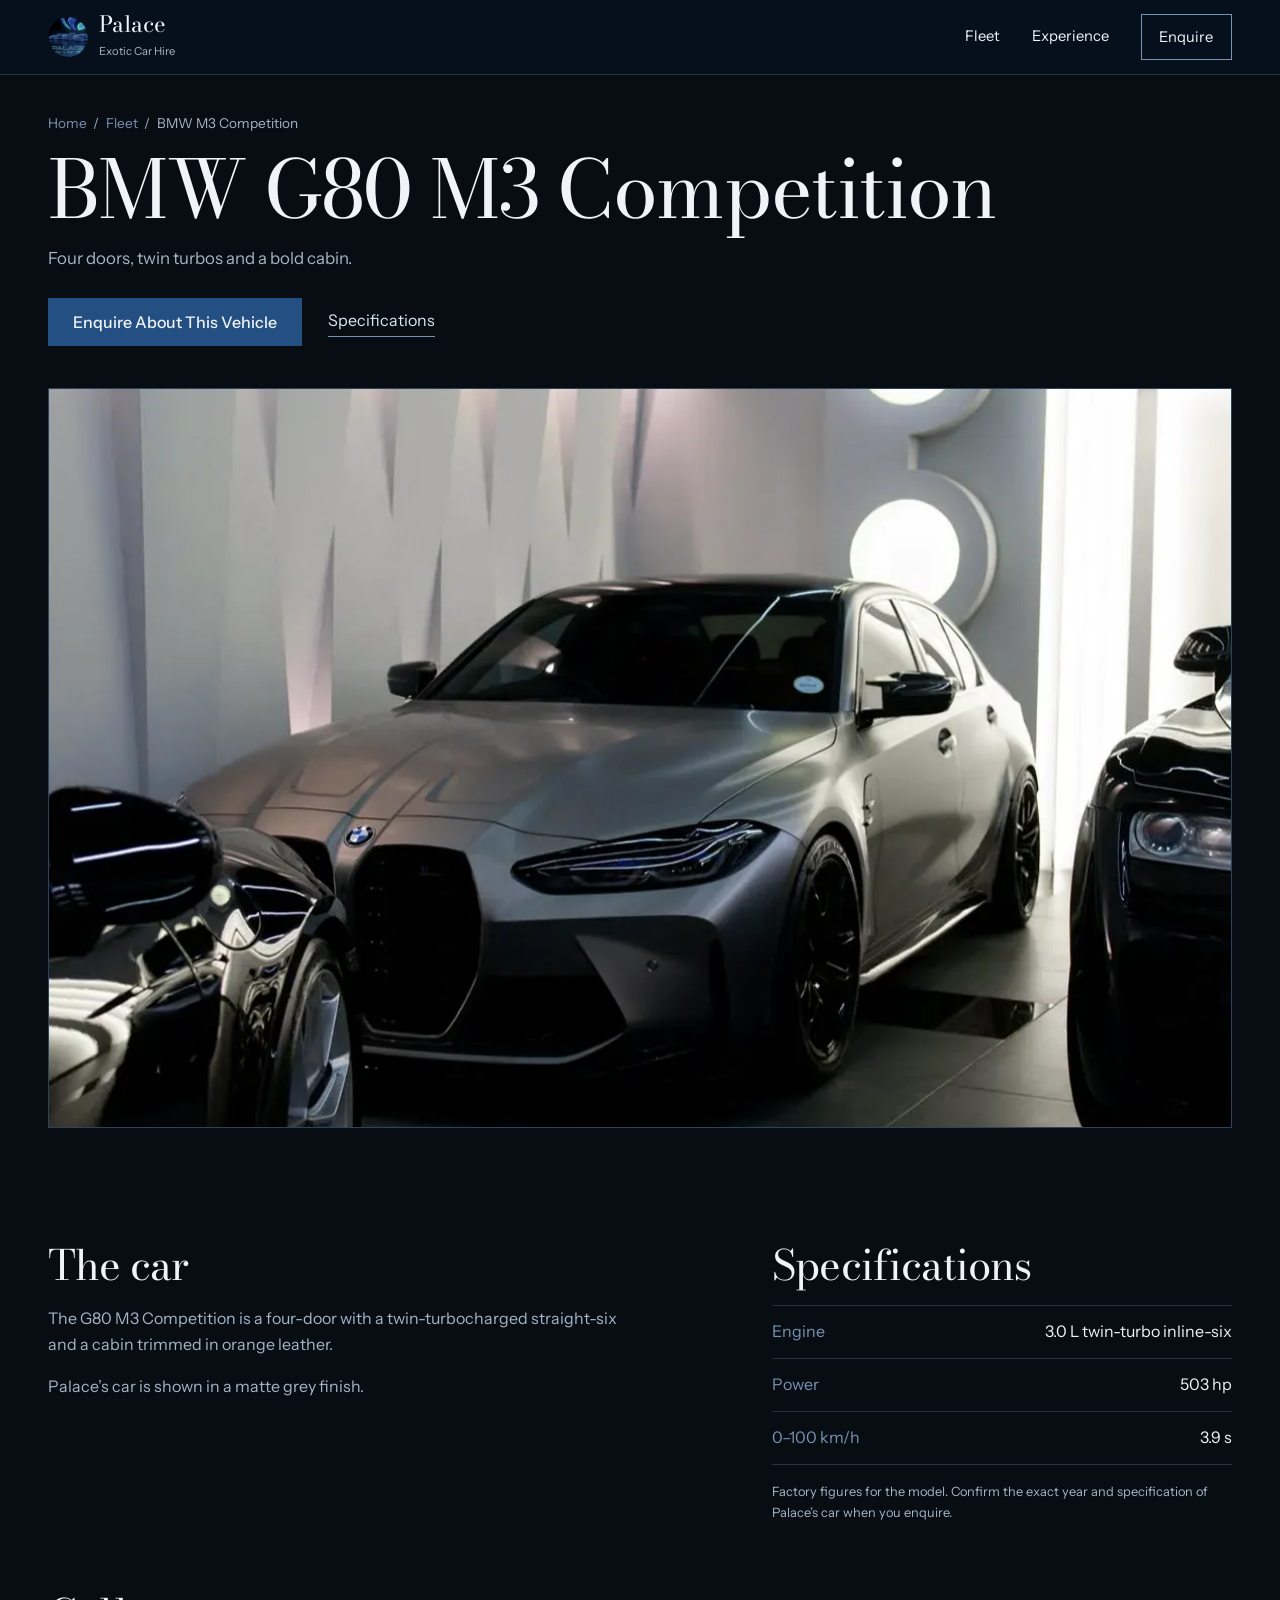
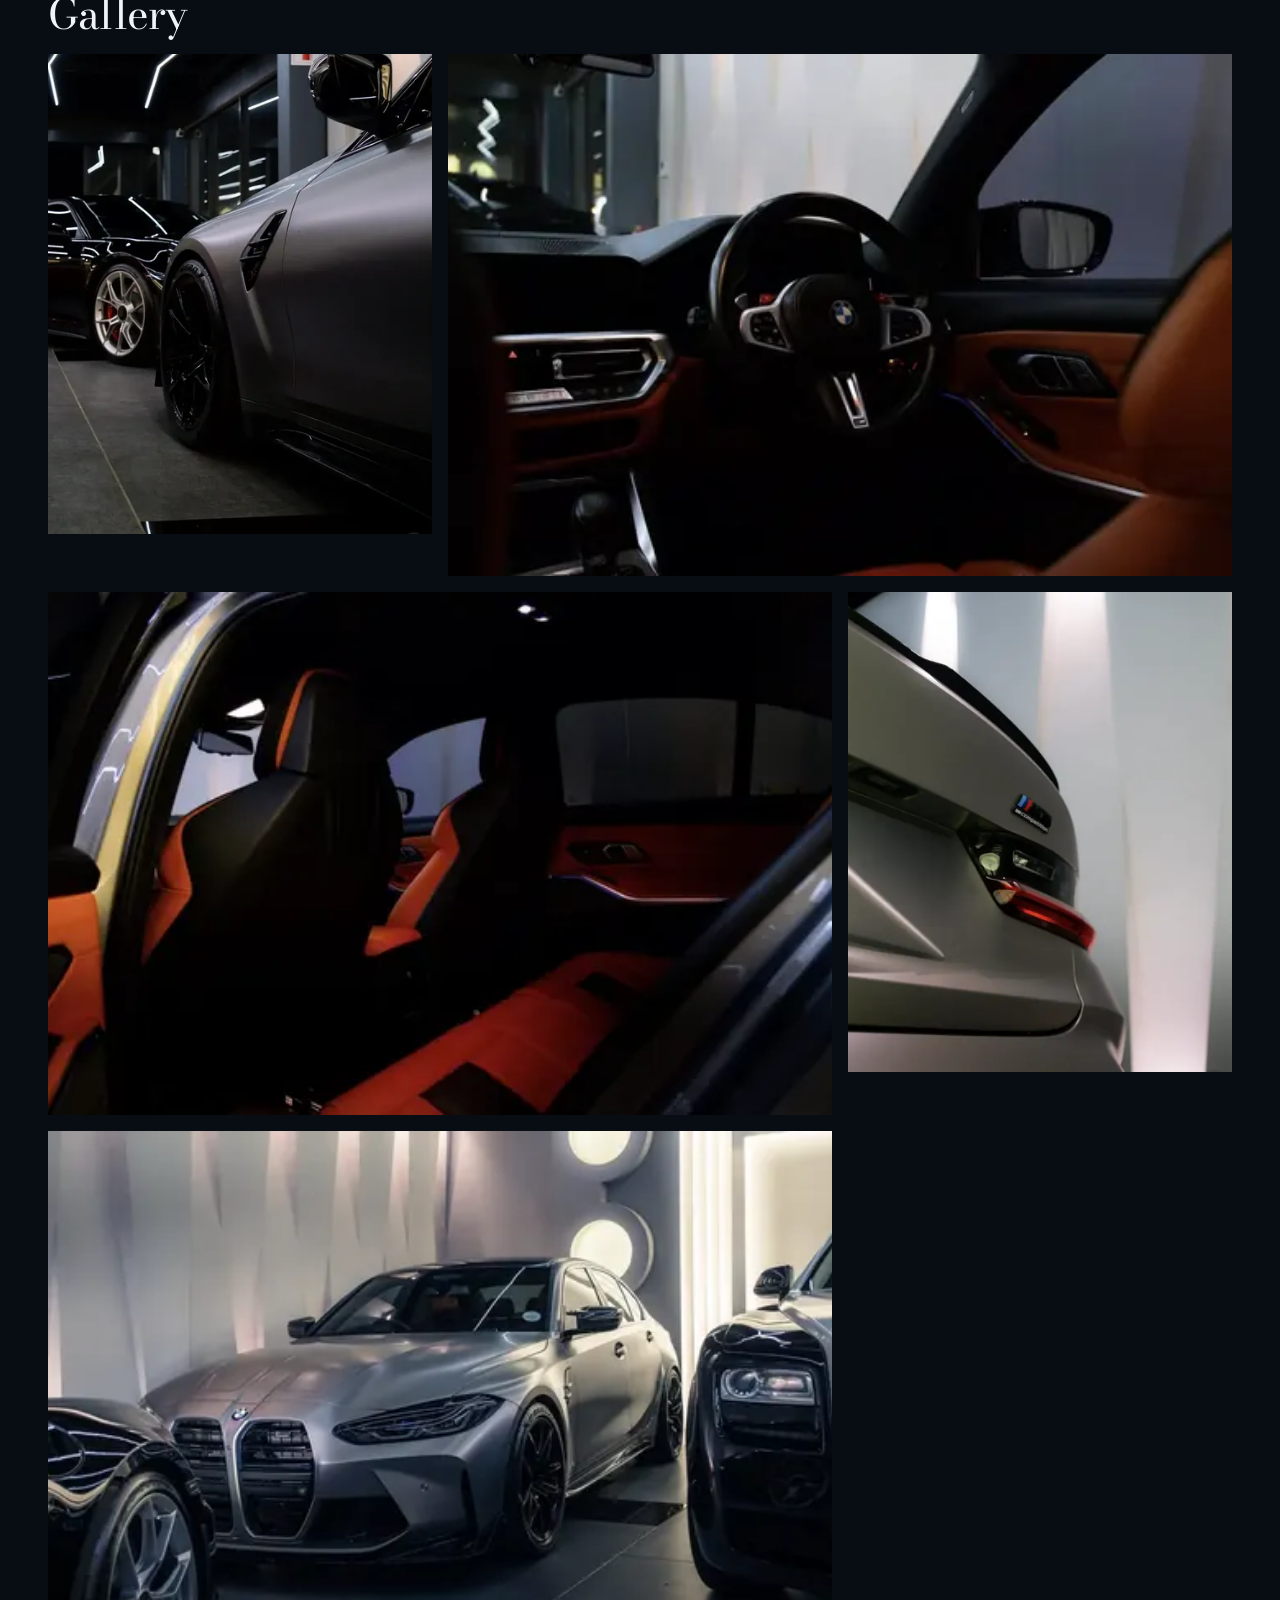
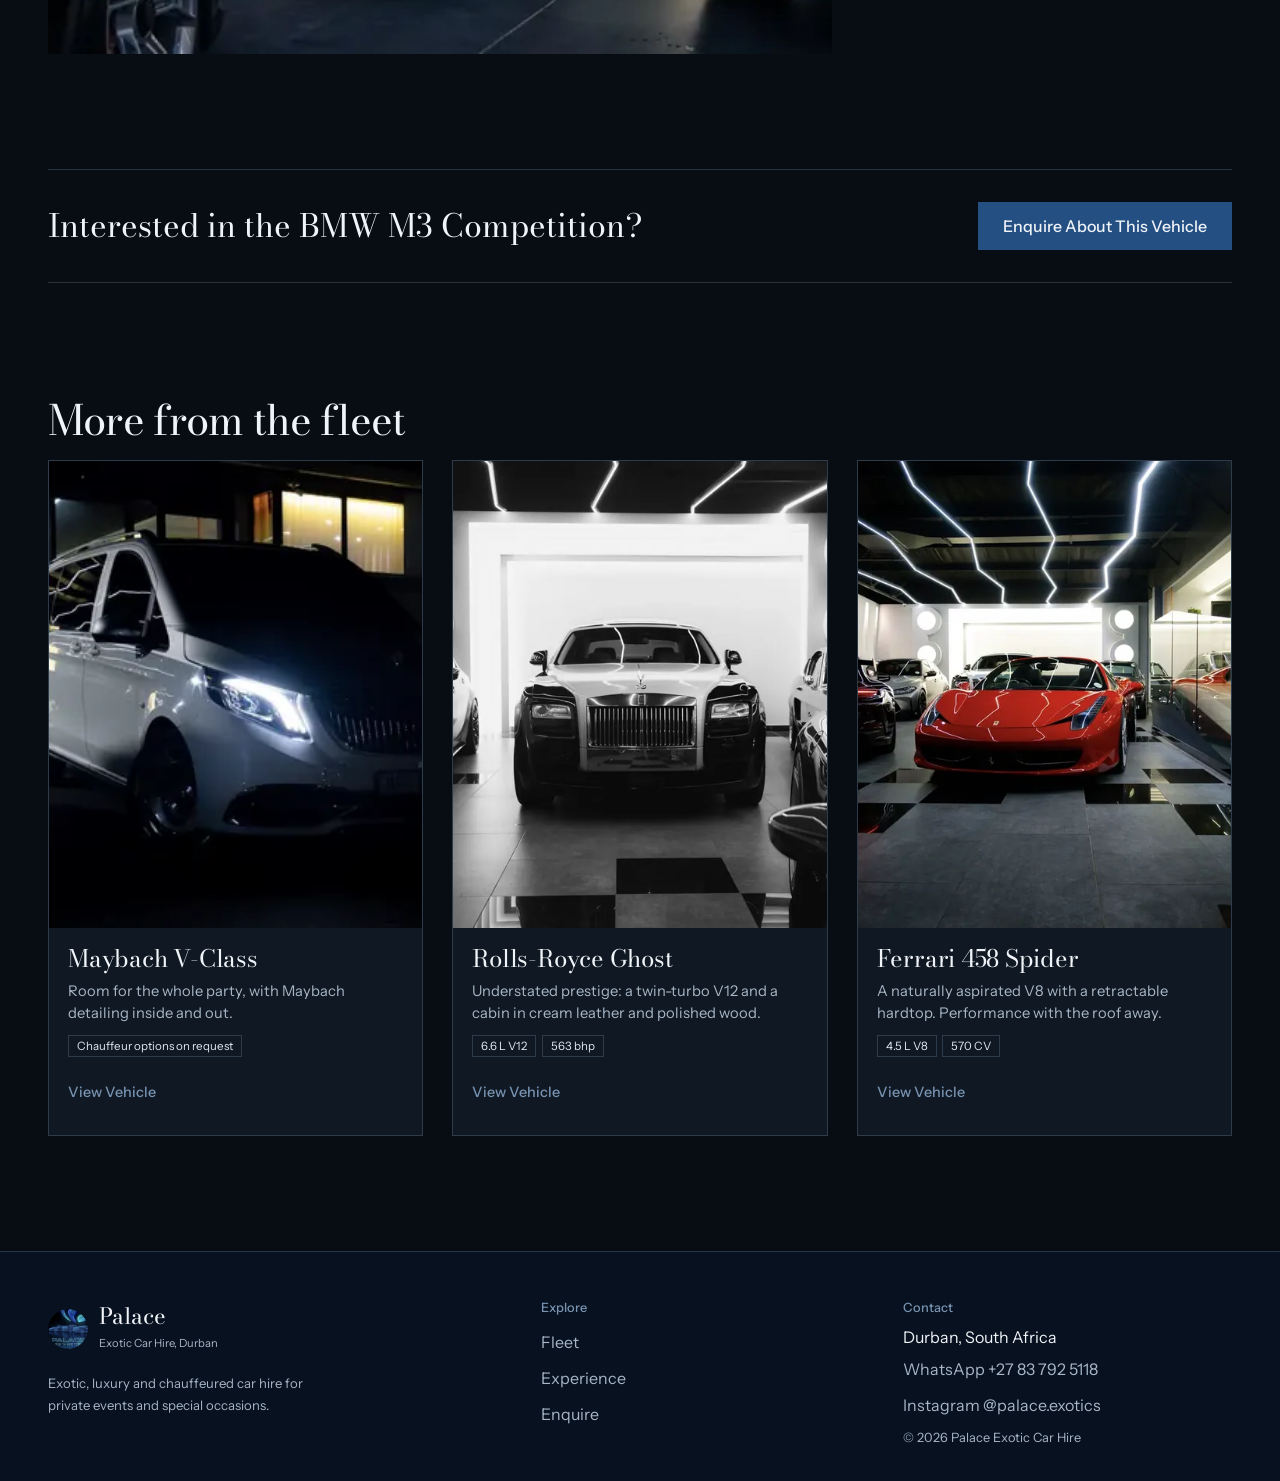
==== bmw-g80-m3-competition.html @ 95db2142 "Redesign Palace Exotics fleet website" ====
<!DOCTYPE html>
<html lang="en">
<head>
<meta charset="utf-8">
<meta name="viewport" content="width=device-width, initial-scale=1, viewport-fit=cover">
<title>BMW G80 M3 Competition hire in Durban | Palace Exotic Car Hire</title>
<meta name="description" content="BMW G80 M3 Competition for hire in Durban, South Africa. A four-door twin-turbo straight-six with a cabin trimmed in orange leather. Enquire on WhatsApp.">
<meta property="og:title" content="BMW G80 M3 Competition hire in Durban | Palace Exotic Car Hire">
<meta property="og:description" content="BMW G80 M3 Competition for hire in Durban, South Africa. A four-door twin-turbo straight-six with a cabin trimmed in orange leather. Enquire on WhatsApp.">
<meta property="og:type" content="website">
<meta property="og:site_name" content="Palace Exotic Car Hire">
<meta property="og:locale" content="en_ZA">
<!-- Before launch: make og:image absolute and add <link rel="canonical" href="https://YOUR-DOMAIN/PAGE.html"> -->
<meta property="og:image" content="assets/img/m3-front.webp">
<meta name="twitter:card" content="summary_large_image">
<meta name="theme-color" content="#07111F">
<link rel="icon" href="assets/img/logo.webp" type="image/webp">
<link rel="apple-touch-icon" href="assets/img/apple-touch-icon.png">
<link rel="preload" as="font" type="font/woff2" href="assets/fonts/bodoni-moda-latin-wght-normal.woff2" crossorigin>
<link rel="preload" as="font" type="font/woff2" href="assets/fonts/instrument-sans-latin-wght-normal.woff2" crossorigin>
<link rel="preload" as="image" href="assets/img/m3-front.webp" imagesrcset="assets/img/m3-front-480.webp 480w, assets/img/m3-front-800.webp 800w, assets/img/m3-front.webp 1170w" imagesizes="(min-width:1200px) 1200px, 100vw" fetchpriority="high">
<link rel="stylesheet" href="assets/css/site.css">
</head>
<body>
<a class="skip" href="#main">Skip to content</a>
<header class="nav solid" id="nav">
  <a class="brand" href="index.html" aria-label="Palace Exotic Car Hire, home"><img src="assets/img/logo.webp" width="40" height="40" alt=""><span><b>Palace</b><small>Exotic Car Hire</small></span></a>
  <button class="menu" aria-expanded="false" aria-controls="links">Menu</button>
  <nav class="links" id="links" aria-label="Primary"><a href="index.html#fleet">Fleet</a><a href="index.html#experience">Experience</a><a class="cta" href="index.html#enquire">Enquire</a></nav>
</header>
<main id="main" class="page">
<section class="wrap vh"><nav class="crumbs" aria-label="Breadcrumb"><a href="index.html">Home</a><span aria-hidden="true">/</span><a href="index.html#fleet">Fleet</a><span aria-hidden="true">/</span><span style="margin:0" aria-current="page">BMW M3 Competition</span></nav>
<h1 class="serif">BMW G80 M3 Competition</h1><p class="lead">Four doors, twin turbos and a bold cabin.</p>
<div class="acts"><a class="btn" data-car="BMW G80 M3 Competition" href="https://wa.me/27837925118" target="_blank" rel="noopener noreferrer">Enquire About This Vehicle</a><a class="ulink" href="#specs">Specifications</a></div></section>
<div class="wrap"><figure class="ph vhero"><img src="assets/img/m3-front.webp" srcset="assets/img/m3-front-480.webp 480w, assets/img/m3-front-800.webp 800w, assets/img/m3-front.webp 1170w" sizes="(min-width:1200px) 1200px, 100vw" width="1170" height="1394" alt="BMW G80 M3 Competition in the Palace garage" fetchpriority="high" style="object-position:50% 58%"></figure></div>
<section class="wrap vb"><div><h2 class="serif">The car</h2><p>The G80 M3 Competition is a four-door with a twin-turbocharged straight-six and a cabin trimmed in orange leather.</p><p>Palace’s car is shown in a matte grey finish.</p></div>
<div id="specs"><h2 class="serif">Specifications</h2><dl class="spec"><div><dt>Engine</dt><dd>3.0 L twin-turbo inline-six</dd></div><div><dt>Power</dt><dd>503 hp</dd></div><div><dt>0–100 km/h</dt><dd>3.9 s</dd></div></dl><p class="note">Factory figures for the model. Confirm the exact year and specification of Palace’s car when you enquire.</p></div></section>
<section class="wrap gl" aria-labelledby="g"><h2 class="serif" id="g">Gallery</h2><div class="gal"><figure class="ph p"><img src="assets/img/m3-side.webp" srcset="assets/img/m3-side-480.webp 480w, assets/img/m3-side-800.webp 800w, assets/img/m3-side.webp 1170w" sizes="(max-width:899px) 100vw, 33vw" width="1170" height="1393" alt="BMW M3 Competition: photograph 1" loading="lazy" decoding="async"></figure><figure class="ph l"><img src="assets/img/m3-cockpit.webp" srcset="assets/img/m3-cockpit-480.webp 480w, assets/img/m3-cockpit-800.webp 800w, assets/img/m3-cockpit.webp 1170w" sizes="(max-width:899px) 100vw, 33vw" width="1170" height="774" alt="BMW M3 Competition: photograph 2" loading="lazy" decoding="async"></figure><figure class="ph l"><img src="assets/img/m3-cabin.webp" srcset="assets/img/m3-cabin-480.webp 480w, assets/img/m3-cabin-800.webp 800w, assets/img/m3-cabin.webp 1170w" sizes="(max-width:899px) 100vw, 33vw" width="1170" height="774" alt="BMW M3 Competition: photograph 3" loading="lazy" decoding="async"></figure><figure class="ph p"><img src="assets/img/m3-rear.webp" srcset="assets/img/m3-rear-480.webp 480w, assets/img/m3-rear-800.webp 800w, assets/img/m3-rear.webp 1170w" sizes="(max-width:899px) 100vw, 33vw" width="1170" height="1394" alt="BMW M3 Competition: photograph 4" loading="lazy" decoding="async"></figure><figure class="ph l"><img src="assets/img/m3-bay.webp" srcset="assets/img/m3-bay-480.webp 480w, assets/img/m3-bay-800.webp 800w, assets/img/m3-bay.webp 1170w" sizes="(max-width:899px) 100vw, 33vw" width="1170" height="774" alt="BMW M3 Competition: photograph 5" loading="lazy" decoding="async"></figure></div></section>
<div class="wrap"><div class="band"><p>Interested in the BMW M3 Competition?</p><a class="btn" data-car="BMW G80 M3 Competition" href="https://wa.me/27837925118" target="_blank" rel="noopener noreferrer">Enquire About This Vehicle</a></div></div>
<section class="wrap rel" aria-labelledby="r"><h2 class="serif" id="r">More from the fleet</h2><div class="grid"><article class="card"><a class="ph" href="maybach-v-class.html" tabindex="-1" aria-hidden="true"><img src="assets/img/maybach-front.webp" srcset="assets/img/maybach-front-480.webp 480w, assets/img/maybach-front-800.webp 800w, assets/img/maybach-front.webp 1170w" sizes="(max-width:899px) 50vw, 33vw" width="1170" height="773" alt="" loading="lazy" decoding="async" style="object-position:42% 50%"></a>
 <div class="bd"><h3><a href="maybach-v-class.html">Maybach V-Class</a></h3><p>Room for the whole party, with Maybach detailing inside and out.</p><ul class="chips"><li>Chauffeur options on request</li></ul>
 <a class="more" href="maybach-v-class.html">View Vehicle<span class="sr">: Maybach V-Class</span></a></div></article>
<article class="card"><a class="ph" href="rolls-royce-ghost.html" tabindex="-1" aria-hidden="true"><img src="assets/img/ghost-front.webp" srcset="assets/img/ghost-front-480.webp 480w, assets/img/ghost-front-800.webp 800w, assets/img/ghost-front.webp 1170w" sizes="(max-width:899px) 50vw, 33vw" width="1170" height="1554" alt="" loading="lazy" decoding="async" style="object-position:50% 58%"></a>
 <div class="bd"><h3><a href="rolls-royce-ghost.html">Rolls-Royce Ghost</a></h3><p>Understated prestige: a twin-turbo V12 and a cabin in cream leather and polished wood.</p><ul class="chips"><li>6.6 L V12</li><li>563 bhp</li></ul>
 <a class="more" href="rolls-royce-ghost.html">View Vehicle<span class="sr">: Rolls-Royce Ghost</span></a></div></article>
<article class="card"><a class="ph" href="ferrari-458-spider.html" tabindex="-1" aria-hidden="true"><img src="assets/img/ferrari-front.webp" srcset="assets/img/ferrari-front-480.webp 480w, assets/img/ferrari-front-800.webp 800w, assets/img/ferrari-front.webp 1170w" sizes="(max-width:899px) 50vw, 33vw" width="1170" height="1456" alt="" loading="lazy" decoding="async" style="object-position:50% 52%"></a>
 <div class="bd"><h3><a href="ferrari-458-spider.html">Ferrari 458 Spider</a></h3><p>A naturally aspirated V8 with a retractable hardtop. Performance with the roof away.</p><ul class="chips"><li>4.5 L V8</li><li>570 CV</li></ul>
 <a class="more" href="ferrari-458-spider.html">View Vehicle<span class="sr">: Ferrari 458 Spider</span></a></div></article></div></section>
</main>
<footer><div class="wrap">
  <div><a class="brand" href="index.html"><img src="assets/img/logo.webp" width="40" height="40" alt=""><span><b>Palace</b><small>Exotic Car Hire, Durban</small></span></a>
  <p class="fine" style="margin-top:1rem;max-width:30ch">Exotic, luxury and chauffeured car hire for private events and special occasions.</p></div>
  <nav aria-label="Footer"><h2>Explore</h2><ul><li><a href="index.html#fleet">Fleet</a></li><li><a href="index.html#experience">Experience</a></li><li><a href="index.html#enquire">Enquire</a></li></ul></nav>
  <div><h2>Contact</h2><ul><li>Durban, South Africa</li><li><a class="wa" href="https://wa.me/27837925118" target="_blank" rel="noopener noreferrer">WhatsApp +27 83 792 5118</a></li><li><a href="https://www.instagram.com/palace.exotics/" target="_blank" rel="noopener noreferrer">Instagram @palace.exotics</a></li></ul>
  <small>© <span id="yr">2026</span> Palace Exotic Car Hire</small></div>
</div></footer>
<script src="assets/js/site.js" defer></script>
</body>
</html>
---- assets/css/site.css ----
@font-face{font-family:"Bodoni Moda";src:url(../fonts/bodoni-moda-latin-wght-normal.woff2) format("woff2");font-weight:400 900;font-style:normal;font-display:swap}
@font-face{font-family:"Bodoni Moda";src:url(../fonts/bodoni-moda-latin-wght-italic.woff2) format("woff2");font-weight:400 900;font-style:italic;font-display:swap}
@font-face{font-family:"Instrument Sans";src:url(../fonts/instrument-sans-latin-wght-normal.woff2) format("woff2");font-weight:400 700;font-display:swap}
:root{--bg:#080D14;--surface:#101923;--navy:#07111F;--deep:#10243A;--sap:#244F83;--steel:#7893B2;--ice:#DCE8F5;--text:#F0F4F8;--text2:#A7B5C5;--line:rgba(120,147,178,.28);--serif:"Bodoni Moda","Didot","Bodoni 72",Georgia,serif;--sans:"Instrument Sans",system-ui,-apple-system,"Segoe UI",sans-serif;--pad:clamp(1.25rem,4vw,3rem);--max:76rem;--sec:clamp(4rem,9vw,7.5rem)}
*{box-sizing:border-box;margin:0}
html{scroll-behavior:smooth;scroll-padding-top:5.5rem;-webkit-text-size-adjust:100%}html.lock{overflow:hidden}
body{background:var(--bg);color:var(--text);font:400 1rem/1.65 var(--sans);overflow-x:hidden}
img{display:block;max-width:100%;height:auto}a{color:inherit}
:focus-visible{outline:2px solid var(--ice);outline-offset:3px}
.skip{position:absolute;left:var(--pad);top:-4rem;background:var(--ice);color:var(--navy);padding:.6rem 1rem;z-index:100}.skip:focus{top:.75rem}
.sr{position:absolute;width:1px;height:1px;overflow:hidden;clip:rect(0 0 0 0);white-space:nowrap}
.wrap{width:min(100% - 2*var(--pad),var(--max));margin-inline:auto}
.serif{font-family:var(--serif);font-weight:400;letter-spacing:-.02em}
.ph{position:relative;overflow:hidden;background:var(--deep)}.ph img{width:100%;height:100%;object-fit:cover}
/* header */
.nav{position:fixed;inset:0 0 auto;z-index:50;display:flex;align-items:center;justify-content:space-between;padding:calc(.8rem + env(safe-area-inset-top,0px)) var(--pad) .8rem;transition:background-color .3s}
.nav.solid{background:rgba(7,17,31,.96);border-bottom:1px solid var(--line)}
.brand{display:flex;align-items:center;gap:.7rem;text-decoration:none}.brand img{width:40px;height:40px;border-radius:50%}
.brand b{font:400 1.4rem/1 var(--serif)}.brand small{display:block;font-size:.7rem;color:var(--text2);margin-top:.2rem}
.links{display:flex;gap:2rem;align-items:center;font-size:.92rem}
.links a{text-decoration:none;padding:.65rem 0;border-bottom:1px solid transparent;transition:border-color .2s,color .2s}.links a:hover{border-color:var(--steel);color:var(--ice)}
.links .cta{border:1px solid var(--steel);padding:.6rem 1.1rem}.links .cta:hover{background:var(--sap);border-color:var(--sap);color:var(--text)}
.menu{display:none;background:none;border:0;color:inherit;font:inherit;min-height:44px;min-width:44px;text-align:right;cursor:pointer}
@media(max-width:760px){.menu{display:block}.nav.open .menu,.nav.open .brand{position:relative;z-index:2}.links{position:fixed;inset:0;background:var(--navy);flex-direction:column;justify-content:center;gap:1.4rem;font:400 2rem var(--serif);visibility:hidden;opacity:0;transition:opacity .25s,visibility .25s}.nav.open .links{visibility:visible;opacity:1}.links .cta{font:inherit;border:0;padding:0;text-decoration:underline;text-decoration-color:var(--steel)}}
/* buttons */
.btn,.enq{display:inline-flex;align-items:center;justify-content:center;min-height:48px;padding:.8rem 1.5rem;text-decoration:none;font:500 1rem var(--sans);cursor:pointer;transition:background-color .2s,color .2s,border-color .2s}
.btn{background:var(--sap);color:var(--text);border:1px solid var(--sap)}.btn:hover{background:var(--steel);border-color:var(--steel);color:var(--navy)}
.enq{border:1px solid var(--steel);color:var(--ice);background:none}.enq:hover{background:var(--sap);border-color:var(--sap);color:var(--text)}
.btn:active,.enq:active{transform:translateY(1px)}.btn[disabled]{opacity:.55;cursor:default}
.ulink{color:var(--ice);text-decoration:none;border-bottom:1px solid var(--steel);padding-bottom:.15rem}.ulink:hover{border-color:var(--ice)}
/* home hero */
.hero{position:relative;min-height:86vh;min-height:86svh;display:flex;align-items:flex-end;padding:7rem var(--pad) clamp(2.5rem,6vw,4.5rem);isolation:isolate}
.hero .ph{position:absolute;inset:0;z-index:-1}.hero .ph img{object-position:58% 70%}
.hero .ph::after{content:"";position:absolute;inset:0;background:linear-gradient(180deg,rgba(7,17,31,.7),rgba(7,17,31,.15) 28%,rgba(7,17,31,.6) 58%,rgba(7,17,31,.97))}
.hero .in{width:min(100%,var(--max));margin-inline:auto}
.hero h1{font-size:clamp(2.5rem,8.4vw,6.2rem);line-height:.96;max-width:12ch}.hero h1 em{color:var(--ice)}
.hero p{margin:1.2rem 0 1.8rem;max-width:34ch;color:var(--text);font-size:1.05rem}
.hero .acts{display:flex;gap:1rem 1.6rem;align-items:center;flex-wrap:wrap}
/* sections */
.sec{padding:var(--sec) 0}
.sec h2{font-size:clamp(2rem,5vw,3.6rem);line-height:1.05}.sec .sub{color:var(--text2);max-width:46ch;margin:.9rem 0 clamp(1.6rem,4vw,3rem)}
.grid{display:grid;grid-template-columns:1fr;gap:clamp(.8rem,2.4vw,1.8rem)}
@media(min-width:360px){.grid{grid-template-columns:repeat(2,1fr)}}@media(min-width:900px){.grid{grid-template-columns:repeat(3,1fr)}}
.card{display:flex;flex-direction:column;background:var(--surface);border:1px solid var(--line);transition:border-color .25s,transform .25s}
.card:hover{border-color:var(--steel);transform:translateY(-2px)}
.card .ph{aspect-ratio:4/5}.card .ph img{transition:transform .7s}.card:hover .ph img{transform:scale(1.03)}
.card .bd{display:flex;flex-direction:column;flex:1;padding:.85rem .85rem 1rem}
.card h3{font:400 clamp(1.05rem,3.8vw,1.5rem)/1.15 var(--serif);letter-spacing:-.01em}.card h3 a{text-decoration:none}
.card p{color:var(--text2);font-size:.84rem;line-height:1.5;margin-top:.45rem;display:-webkit-box;-webkit-line-clamp:3;-webkit-box-orient:vertical;overflow:hidden}
.chips{list-style:none;padding:0;margin:.7rem 0 1rem;display:flex;flex-wrap:wrap;gap:.35rem}
.chips li{font-size:.72rem;line-height:1.3;border:1px solid var(--line);color:var(--ice);padding:.15rem .5rem}
.more{margin-top:auto;color:var(--steel);text-decoration:none;font-size:.9rem;font-weight:500;padding:.5rem 0;align-self:flex-start;border-bottom:1px solid transparent}.card:hover .more,.more:hover{color:var(--ice);border-color:var(--steel)}
@media(min-width:900px){.card .bd{padding:1.1rem 1.2rem 1.3rem}.card p{font-size:.92rem}}
/* story */
.story{background:var(--navy);border-block:1px solid var(--line)}
.story .cols{display:grid;gap:2.5rem;grid-template-columns:1fr}@media(min-width:860px){.story .cols{grid-template-columns:1fr 1fr;gap:5rem;align-items:center}}
.story .ph{aspect-ratio:4/5;max-width:28rem}
.story ul{list-style:none;padding:0;margin-top:1.6rem}.story li{border-top:1px solid var(--line);padding:1rem 0}.story li:last-child{border-bottom:1px solid var(--line)}
.story li b{display:block;font:400 1.35rem/1.2 var(--serif);margin-bottom:.2rem}.story li span{color:var(--text2)}
/* enquiry */
.enqs{background:var(--surface)}.enqs .cols{display:grid;gap:2rem;grid-template-columns:1fr}@media(min-width:860px){.enqs .cols{grid-template-columns:5fr 6fr;gap:5rem}}
.enqs .sub{margin-bottom:0}
form{display:grid;gap:1rem}label{display:grid;gap:.35rem;font-size:.86rem;font-weight:500;color:var(--ice)}
input,select,textarea{font:inherit;color:var(--text);background:var(--bg);border:1px solid var(--line);border-radius:0;padding:.8rem .9rem;width:100%;min-height:48px}
input:focus,select:focus,textarea:focus{border-color:var(--steel)}input[type=date]{color-scheme:dark}
.two{display:grid;grid-template-columns:1fr 1fr;gap:1rem}@media(max-width:480px){.two{grid-template-columns:1fr}}
.fine{font-size:.82rem;color:var(--text2)}.fine a{color:var(--ice)}
.err{color:#F2A5A5;font-size:.82rem;font-weight:400}[aria-invalid=true]{border-color:#F2A5A5}
/* footer */
footer{border-top:1px solid var(--line);padding:3rem 0 calc(2rem + env(safe-area-inset-bottom,0px));background:var(--navy)}
footer .wrap{display:grid;gap:2rem;grid-template-columns:1fr}@media(min-width:760px){footer .wrap{grid-template-columns:1.4fr 1fr 1fr}}
footer h2{font:500 .8rem var(--sans);color:var(--steel);margin-bottom:.6rem}footer ul{list-style:none;padding:0}footer a{display:inline-block;padding:.3rem 0;text-decoration:none;color:var(--text2)}footer a:hover{color:var(--ice)}
footer .brand b{color:var(--text)}footer small{color:var(--text2);font-size:.8rem}
/* vehicle pages */
.page{padding-top:5.5rem}
.crumbs{font-size:.85rem;color:var(--text2);padding:1.5rem 0 0}.crumbs a{color:var(--steel);text-decoration:none}.crumbs a:hover{color:var(--ice)}.crumbs span{margin:0 .4rem}
.vh h1{font-size:clamp(2.3rem,7.5vw,5rem);line-height:1;margin:.9rem 0 1rem}.vh .lead{max-width:46ch;color:var(--text2);font-size:1.05rem}.vh .acts{display:flex;gap:1rem 1.6rem;align-items:center;flex-wrap:wrap;margin:1.6rem 0 clamp(1.6rem,4vw,2.6rem)}
.vhero{aspect-ratio:4/3;border:1px solid var(--line)}@media(min-width:700px){.vhero{aspect-ratio:3/2}}@media(min-width:1000px){.vhero{aspect-ratio:16/10}}
.vb{display:grid;gap:2.5rem;grid-template-columns:1fr;padding:var(--sec) 0 calc(var(--sec)*.6)}@media(min-width:860px){.vb{grid-template-columns:7fr 5fr;gap:5rem}}
.vb h2,.gl h2,.rel h2{font-size:clamp(1.7rem,4vw,2.6rem);line-height:1.1;margin-bottom:1rem}.vb p{color:var(--text2);max-width:52ch}.vb p+p{margin-top:1rem}
.spec{margin:0}.spec div{display:flex;justify-content:space-between;gap:1.5rem;border-top:1px solid var(--line);padding:.8rem 0}.spec div:last-child{border-bottom:1px solid var(--line)}.spec dt{color:var(--steel)}.spec dd{text-align:right}
.note{font-size:.8rem;color:var(--text2);margin-top:1rem;max-width:44ch}
.gl{padding-bottom:var(--sec)}.gal{display:grid;grid-template-columns:repeat(2,1fr);grid-auto-flow:dense;gap:.6rem}@media(min-width:900px){.gal{grid-template-columns:repeat(3,1fr);gap:1rem}}
.gal .p{aspect-ratio:4/5}.gal .l{grid-column:span 2;aspect-ratio:3/2}@media(max-width:899px){.gal>:last-child:nth-child(odd){grid-column:span 2;aspect-ratio:3/2}}
.band{border-block:1px solid var(--line);padding:2rem 0;display:flex;justify-content:space-between;align-items:center;flex-wrap:wrap;gap:1.2rem}.band p{font:400 clamp(1.3rem,3.5vw,2rem)/1.2 var(--serif)}
.rel{padding:var(--sec) 0}@media(max-width:899px){.rel .card:nth-child(3){display:none}}
@media(prefers-reduced-motion:reduce){html{scroll-behavior:auto}*,*::before,*::after{animation:none!important;transition:none!important}.card:hover{transform:none}.card:hover .ph img{transform:none}}
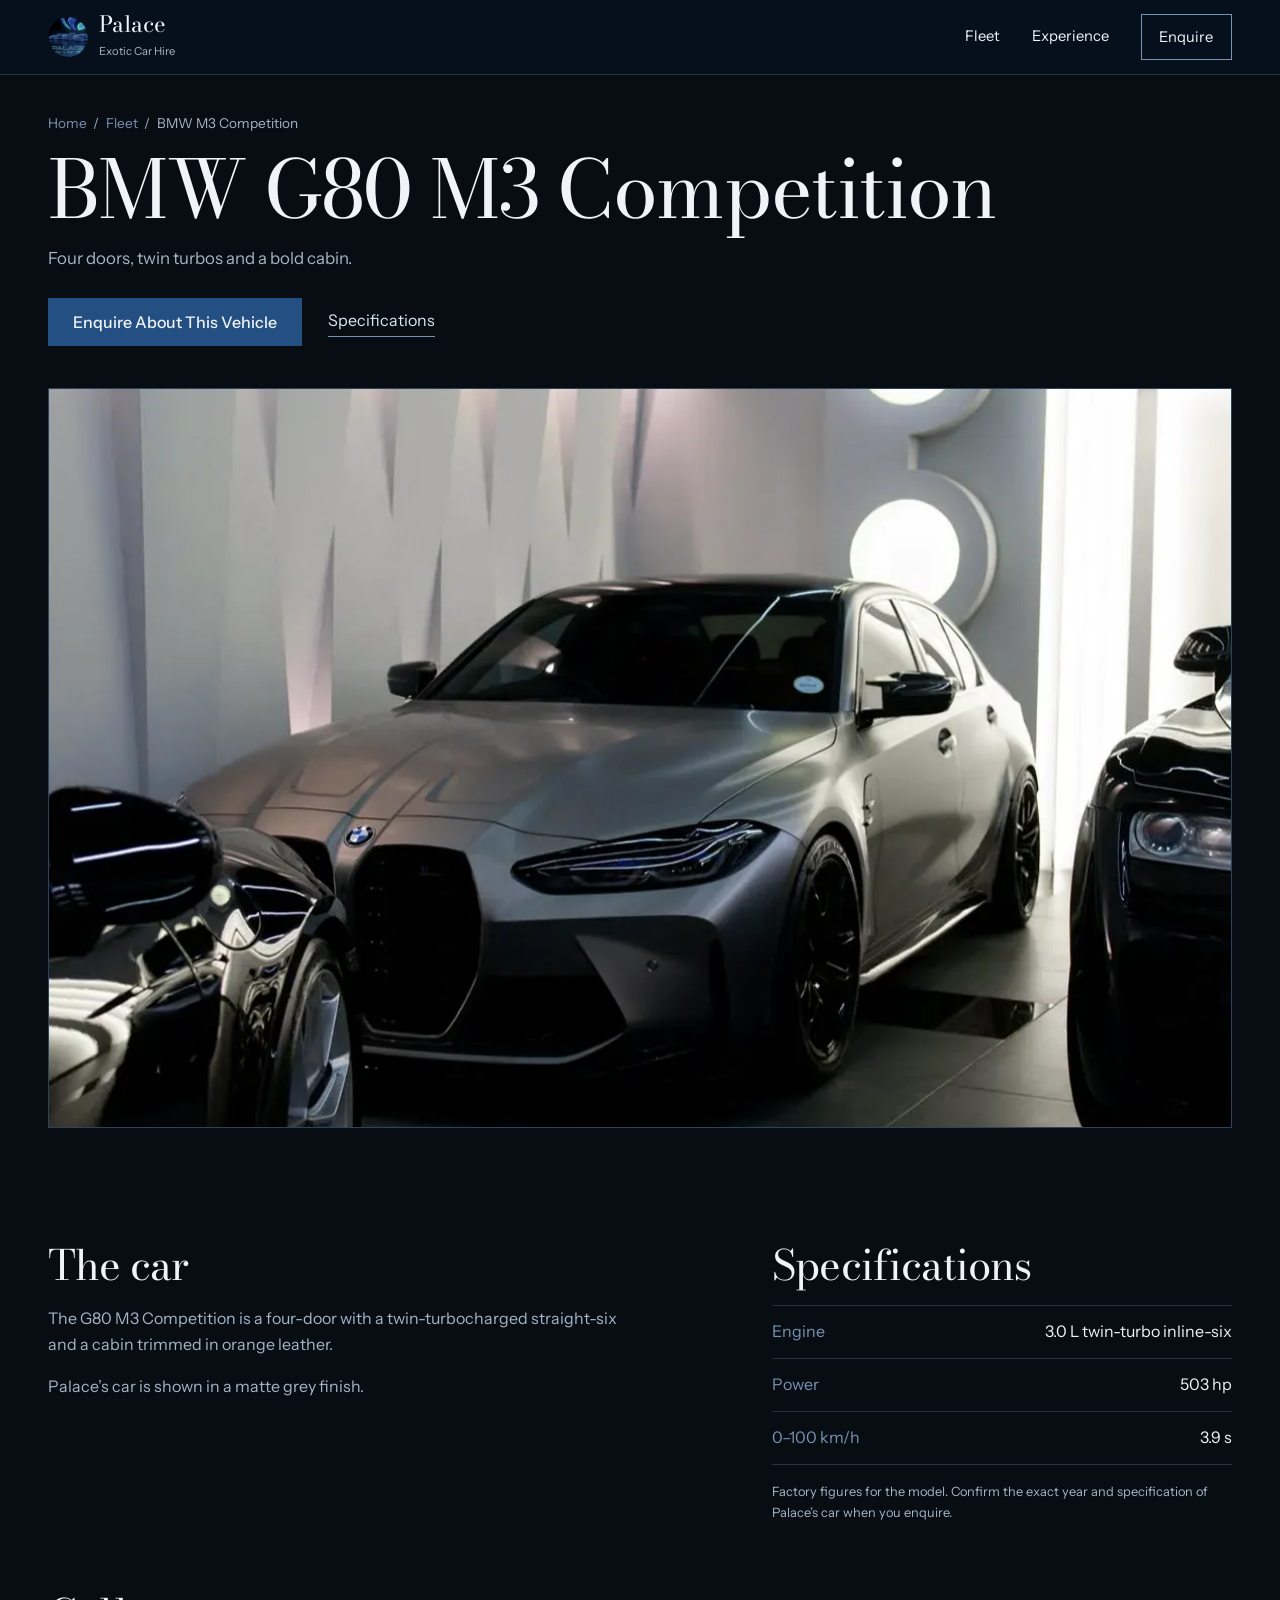
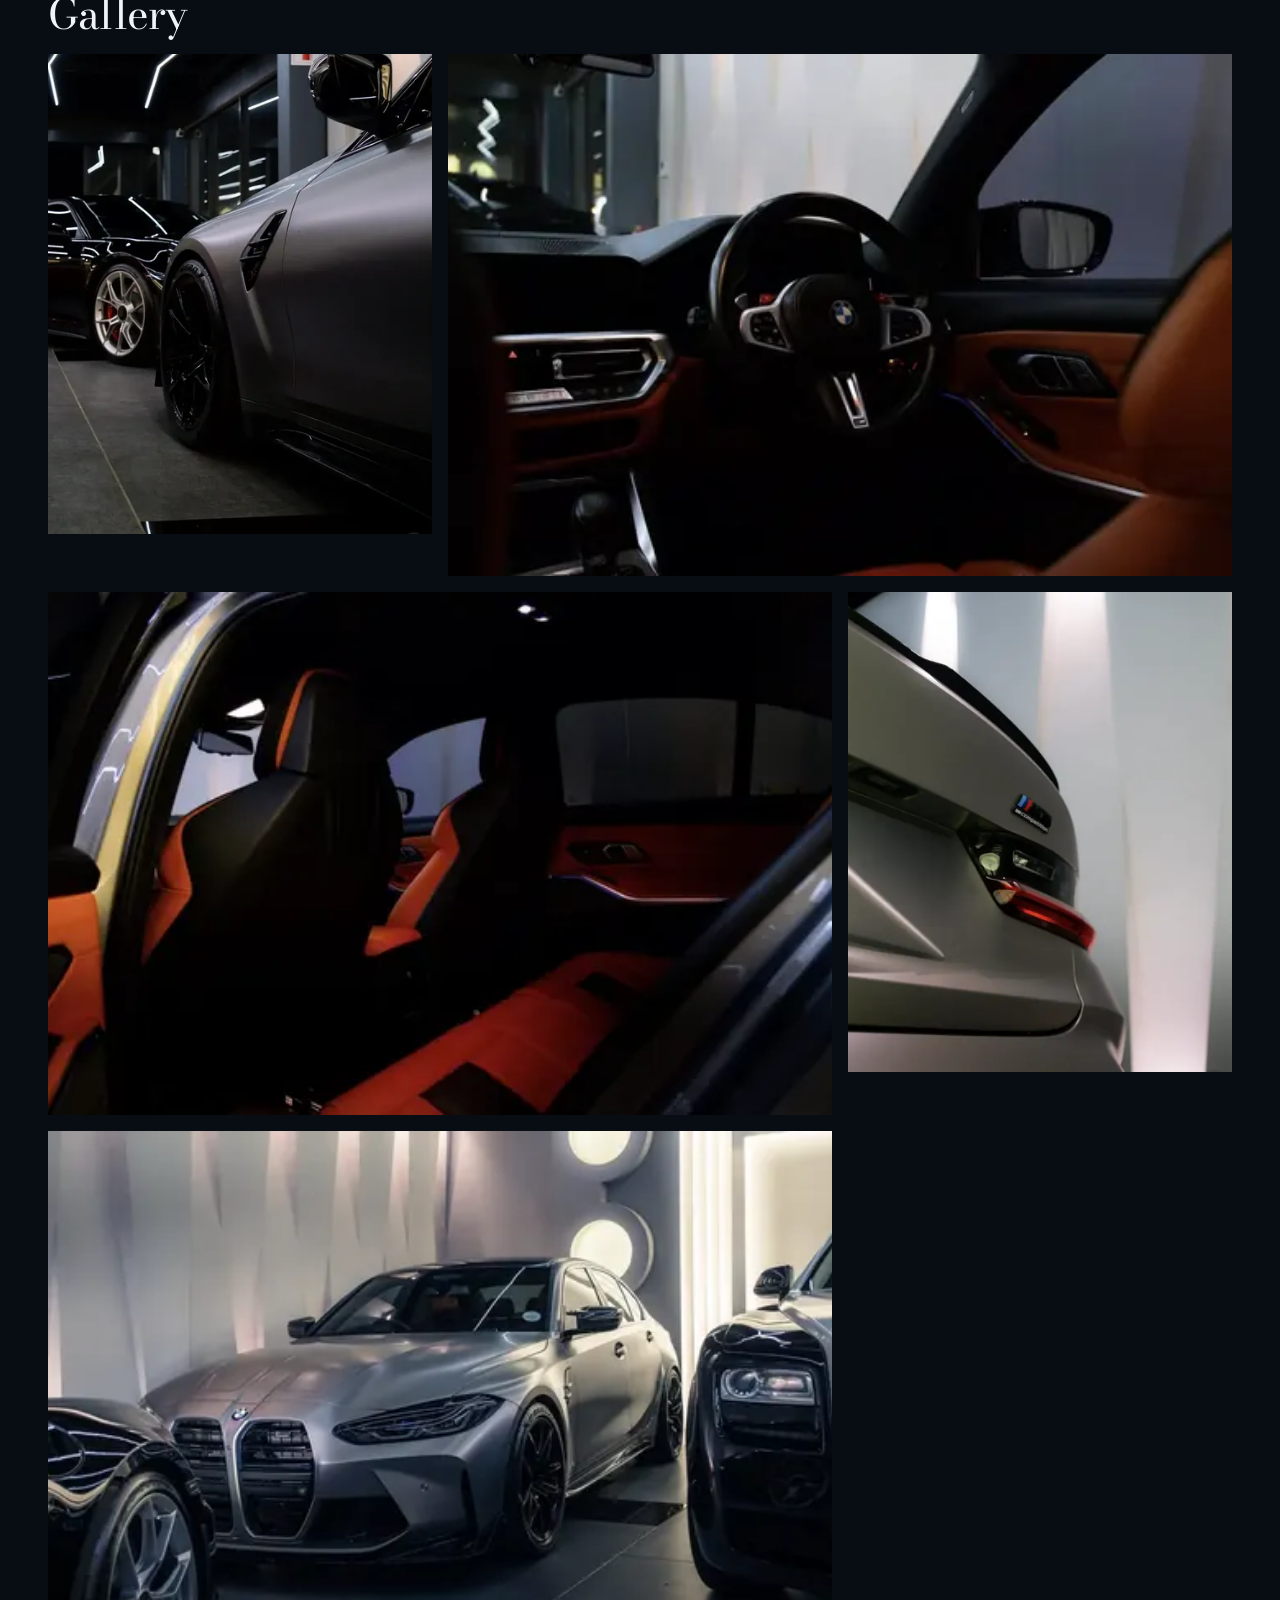
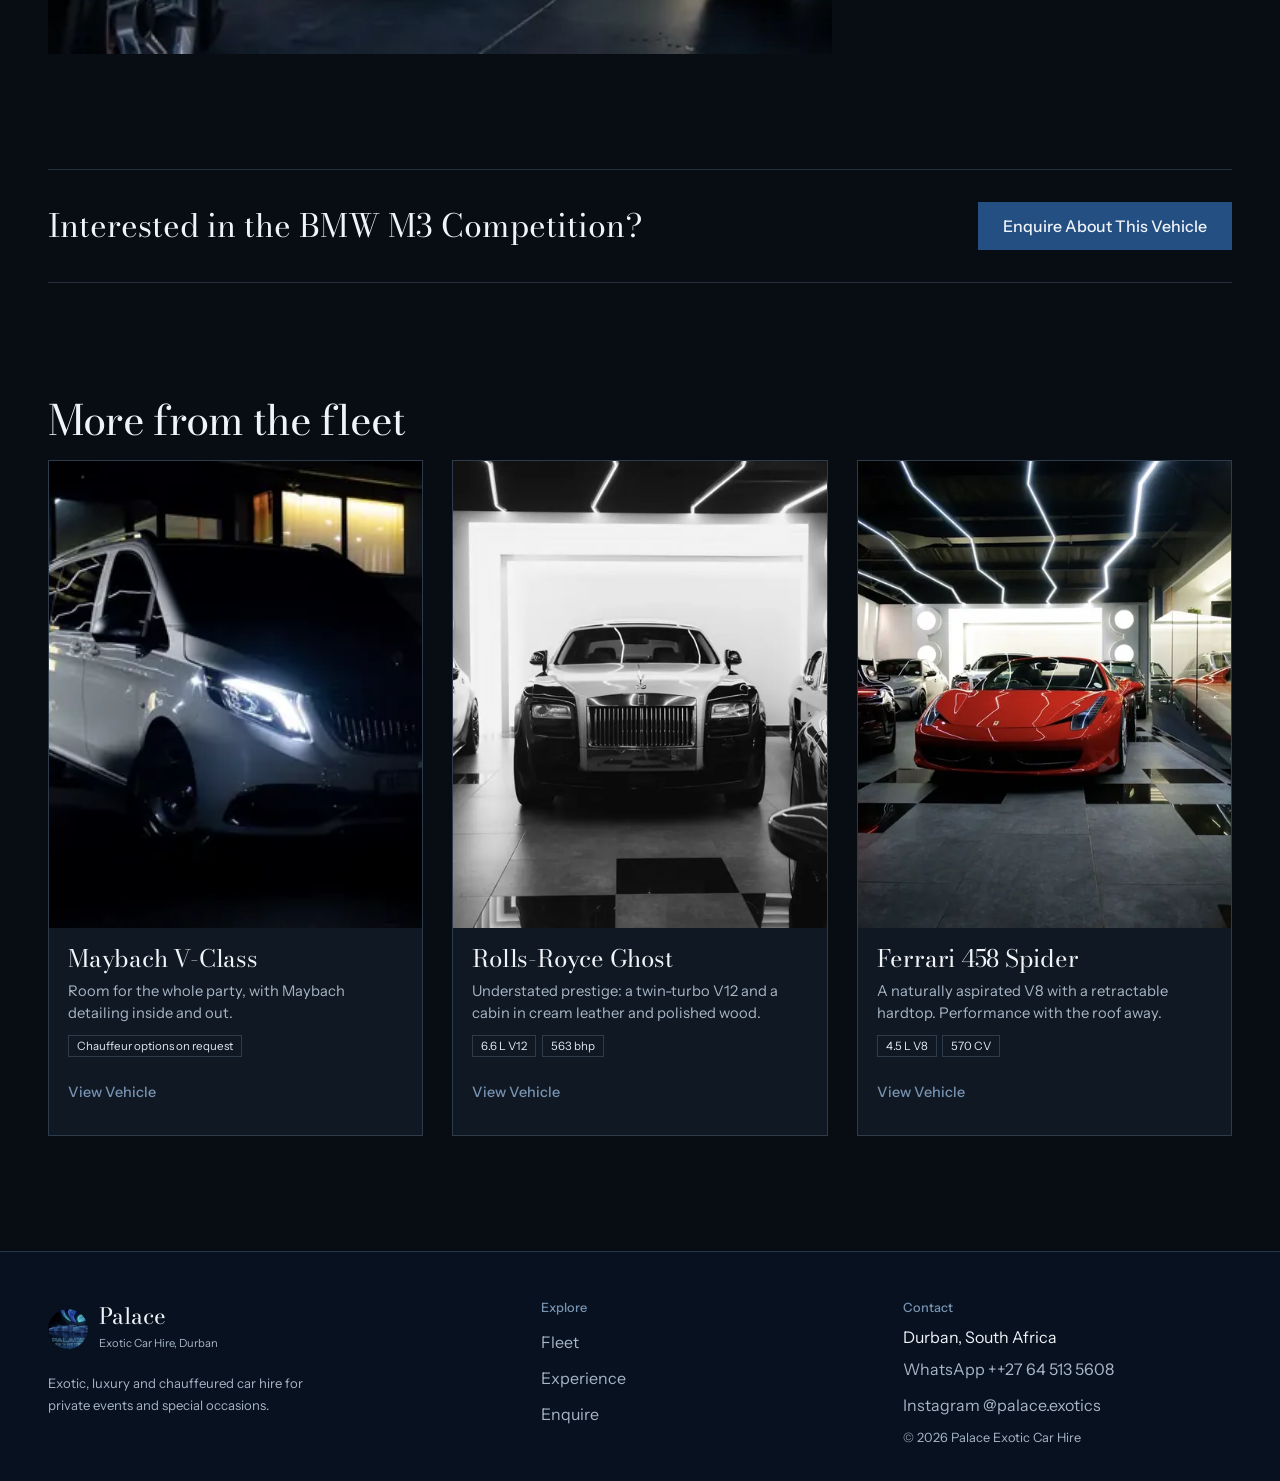
==== commit 2cbea100: "Fix WhatsApp contact number across website" ====
--- a/bmw-g80-m3-competition.html
+++ b/bmw-g80-m3-competition.html
@@ -31,12 +31,12 @@
 <main id="main" class="page">
 <section class="wrap vh"><nav class="crumbs" aria-label="Breadcrumb"><a href="index.html">Home</a><span aria-hidden="true">/</span><a href="index.html#fleet">Fleet</a><span aria-hidden="true">/</span><span style="margin:0" aria-current="page">BMW M3 Competition</span></nav>
 <h1 class="serif">BMW G80 M3 Competition</h1><p class="lead">Four doors, twin turbos and a bold cabin.</p>
-<div class="acts"><a class="btn" data-car="BMW G80 M3 Competition" href="https://wa.me/27837925118" target="_blank" rel="noopener noreferrer">Enquire About This Vehicle</a><a class="ulink" href="#specs">Specifications</a></div></section>
+<div class="acts"><a class="btn" data-car="BMW G80 M3 Competition" href="https://wa.me/27645135608" target="_blank" rel="noopener noreferrer">Enquire About This Vehicle</a><a class="ulink" href="#specs">Specifications</a></div></section>
 <div class="wrap"><figure class="ph vhero"><img src="assets/img/m3-front.webp" srcset="assets/img/m3-front-480.webp 480w, assets/img/m3-front-800.webp 800w, assets/img/m3-front.webp 1170w" sizes="(min-width:1200px) 1200px, 100vw" width="1170" height="1394" alt="BMW G80 M3 Competition in the Palace garage" fetchpriority="high" style="object-position:50% 58%"></figure></div>
 <section class="wrap vb"><div><h2 class="serif">The car</h2><p>The G80 M3 Competition is a four-door with a twin-turbocharged straight-six and a cabin trimmed in orange leather.</p><p>Palace’s car is shown in a matte grey finish.</p></div>
 <div id="specs"><h2 class="serif">Specifications</h2><dl class="spec"><div><dt>Engine</dt><dd>3.0 L twin-turbo inline-six</dd></div><div><dt>Power</dt><dd>503 hp</dd></div><div><dt>0–100 km/h</dt><dd>3.9 s</dd></div></dl><p class="note">Factory figures for the model. Confirm the exact year and specification of Palace’s car when you enquire.</p></div></section>
 <section class="wrap gl" aria-labelledby="g"><h2 class="serif" id="g">Gallery</h2><div class="gal"><figure class="ph p"><img src="assets/img/m3-side.webp" srcset="assets/img/m3-side-480.webp 480w, assets/img/m3-side-800.webp 800w, assets/img/m3-side.webp 1170w" sizes="(max-width:899px) 100vw, 33vw" width="1170" height="1393" alt="BMW M3 Competition: photograph 1" loading="lazy" decoding="async"></figure><figure class="ph l"><img src="assets/img/m3-cockpit.webp" srcset="assets/img/m3-cockpit-480.webp 480w, assets/img/m3-cockpit-800.webp 800w, assets/img/m3-cockpit.webp 1170w" sizes="(max-width:899px) 100vw, 33vw" width="1170" height="774" alt="BMW M3 Competition: photograph 2" loading="lazy" decoding="async"></figure><figure class="ph l"><img src="assets/img/m3-cabin.webp" srcset="assets/img/m3-cabin-480.webp 480w, assets/img/m3-cabin-800.webp 800w, assets/img/m3-cabin.webp 1170w" sizes="(max-width:899px) 100vw, 33vw" width="1170" height="774" alt="BMW M3 Competition: photograph 3" loading="lazy" decoding="async"></figure><figure class="ph p"><img src="assets/img/m3-rear.webp" srcset="assets/img/m3-rear-480.webp 480w, assets/img/m3-rear-800.webp 800w, assets/img/m3-rear.webp 1170w" sizes="(max-width:899px) 100vw, 33vw" width="1170" height="1394" alt="BMW M3 Competition: photograph 4" loading="lazy" decoding="async"></figure><figure class="ph l"><img src="assets/img/m3-bay.webp" srcset="assets/img/m3-bay-480.webp 480w, assets/img/m3-bay-800.webp 800w, assets/img/m3-bay.webp 1170w" sizes="(max-width:899px) 100vw, 33vw" width="1170" height="774" alt="BMW M3 Competition: photograph 5" loading="lazy" decoding="async"></figure></div></section>
-<div class="wrap"><div class="band"><p>Interested in the BMW M3 Competition?</p><a class="btn" data-car="BMW G80 M3 Competition" href="https://wa.me/27837925118" target="_blank" rel="noopener noreferrer">Enquire About This Vehicle</a></div></div>
+<div class="wrap"><div class="band"><p>Interested in the BMW M3 Competition?</p><a class="btn" data-car="BMW G80 M3 Competition" href="https://wa.me/27645135608" target="_blank" rel="noopener noreferrer">Enquire About This Vehicle</a></div></div>
 <section class="wrap rel" aria-labelledby="r"><h2 class="serif" id="r">More from the fleet</h2><div class="grid"><article class="card"><a class="ph" href="maybach-v-class.html" tabindex="-1" aria-hidden="true"><img src="assets/img/maybach-front.webp" srcset="assets/img/maybach-front-480.webp 480w, assets/img/maybach-front-800.webp 800w, assets/img/maybach-front.webp 1170w" sizes="(max-width:899px) 50vw, 33vw" width="1170" height="773" alt="" loading="lazy" decoding="async" style="object-position:42% 50%"></a>
  <div class="bd"><h3><a href="maybach-v-class.html">Maybach V-Class</a></h3><p>Room for the whole party, with Maybach detailing inside and out.</p><ul class="chips"><li>Chauffeur options on request</li></ul>
  <a class="more" href="maybach-v-class.html">View Vehicle<span class="sr">: Maybach V-Class</span></a></div></article>
@@ -51,7 +51,7 @@
   <div><a class="brand" href="index.html"><img src="assets/img/logo.webp" width="40" height="40" alt=""><span><b>Palace</b><small>Exotic Car Hire, Durban</small></span></a>
   <p class="fine" style="margin-top:1rem;max-width:30ch">Exotic, luxury and chauffeured car hire for private events and special occasions.</p></div>
   <nav aria-label="Footer"><h2>Explore</h2><ul><li><a href="index.html#fleet">Fleet</a></li><li><a href="index.html#experience">Experience</a></li><li><a href="index.html#enquire">Enquire</a></li></ul></nav>
-  <div><h2>Contact</h2><ul><li>Durban, South Africa</li><li><a class="wa" href="https://wa.me/27837925118" target="_blank" rel="noopener noreferrer">WhatsApp +27 83 792 5118</a></li><li><a href="https://www.instagram.com/palace.exotics/" target="_blank" rel="noopener noreferrer">Instagram @palace.exotics</a></li></ul>
+  <div><h2>Contact</h2><ul><li>Durban, South Africa</li><li><a class="wa" href="https://wa.me/27645135608" target="_blank" rel="noopener noreferrer">WhatsApp ++27 64 513 5608</a></li><li><a href="https://www.instagram.com/palace.exotics/" target="_blank" rel="noopener noreferrer">Instagram @palace.exotics</a></li></ul>
   <small>© <span id="yr">2026</span> Palace Exotic Car Hire</small></div>
 </div></footer>
 <script src="assets/js/site.js" defer></script>
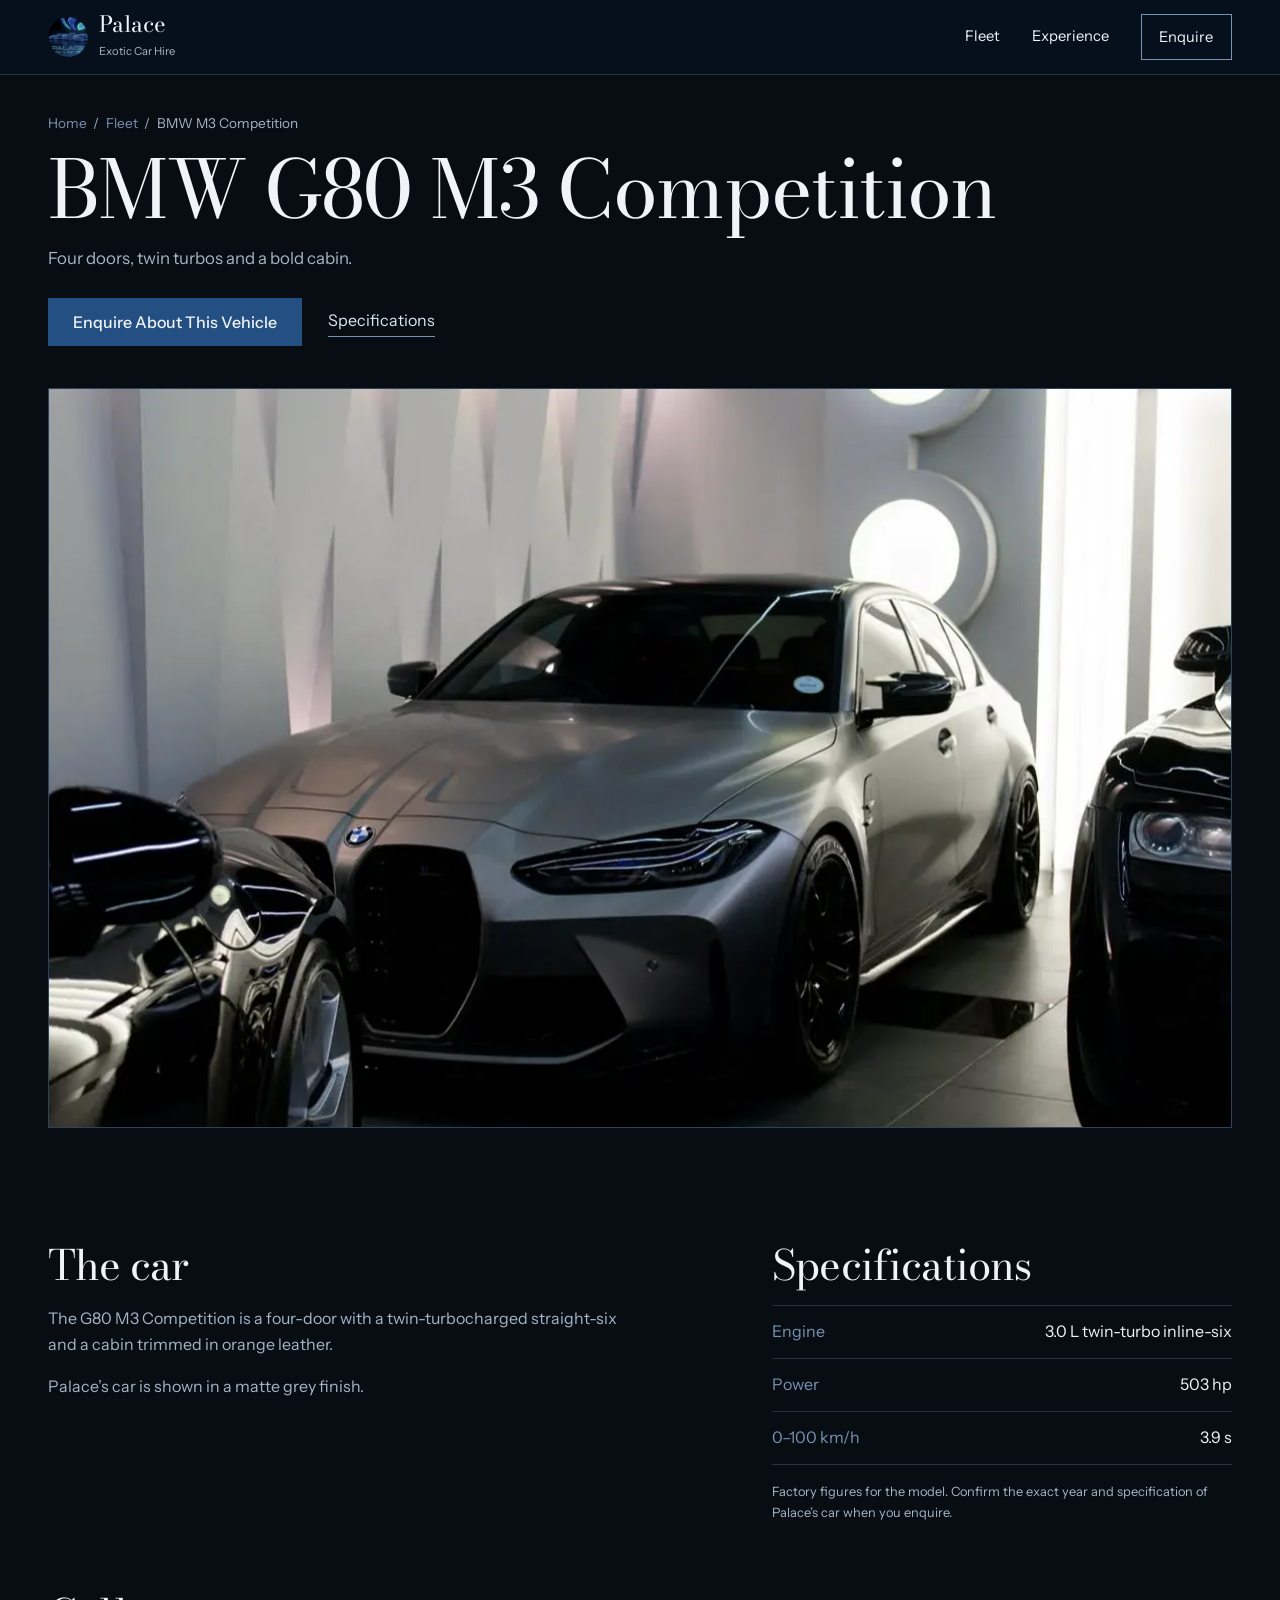
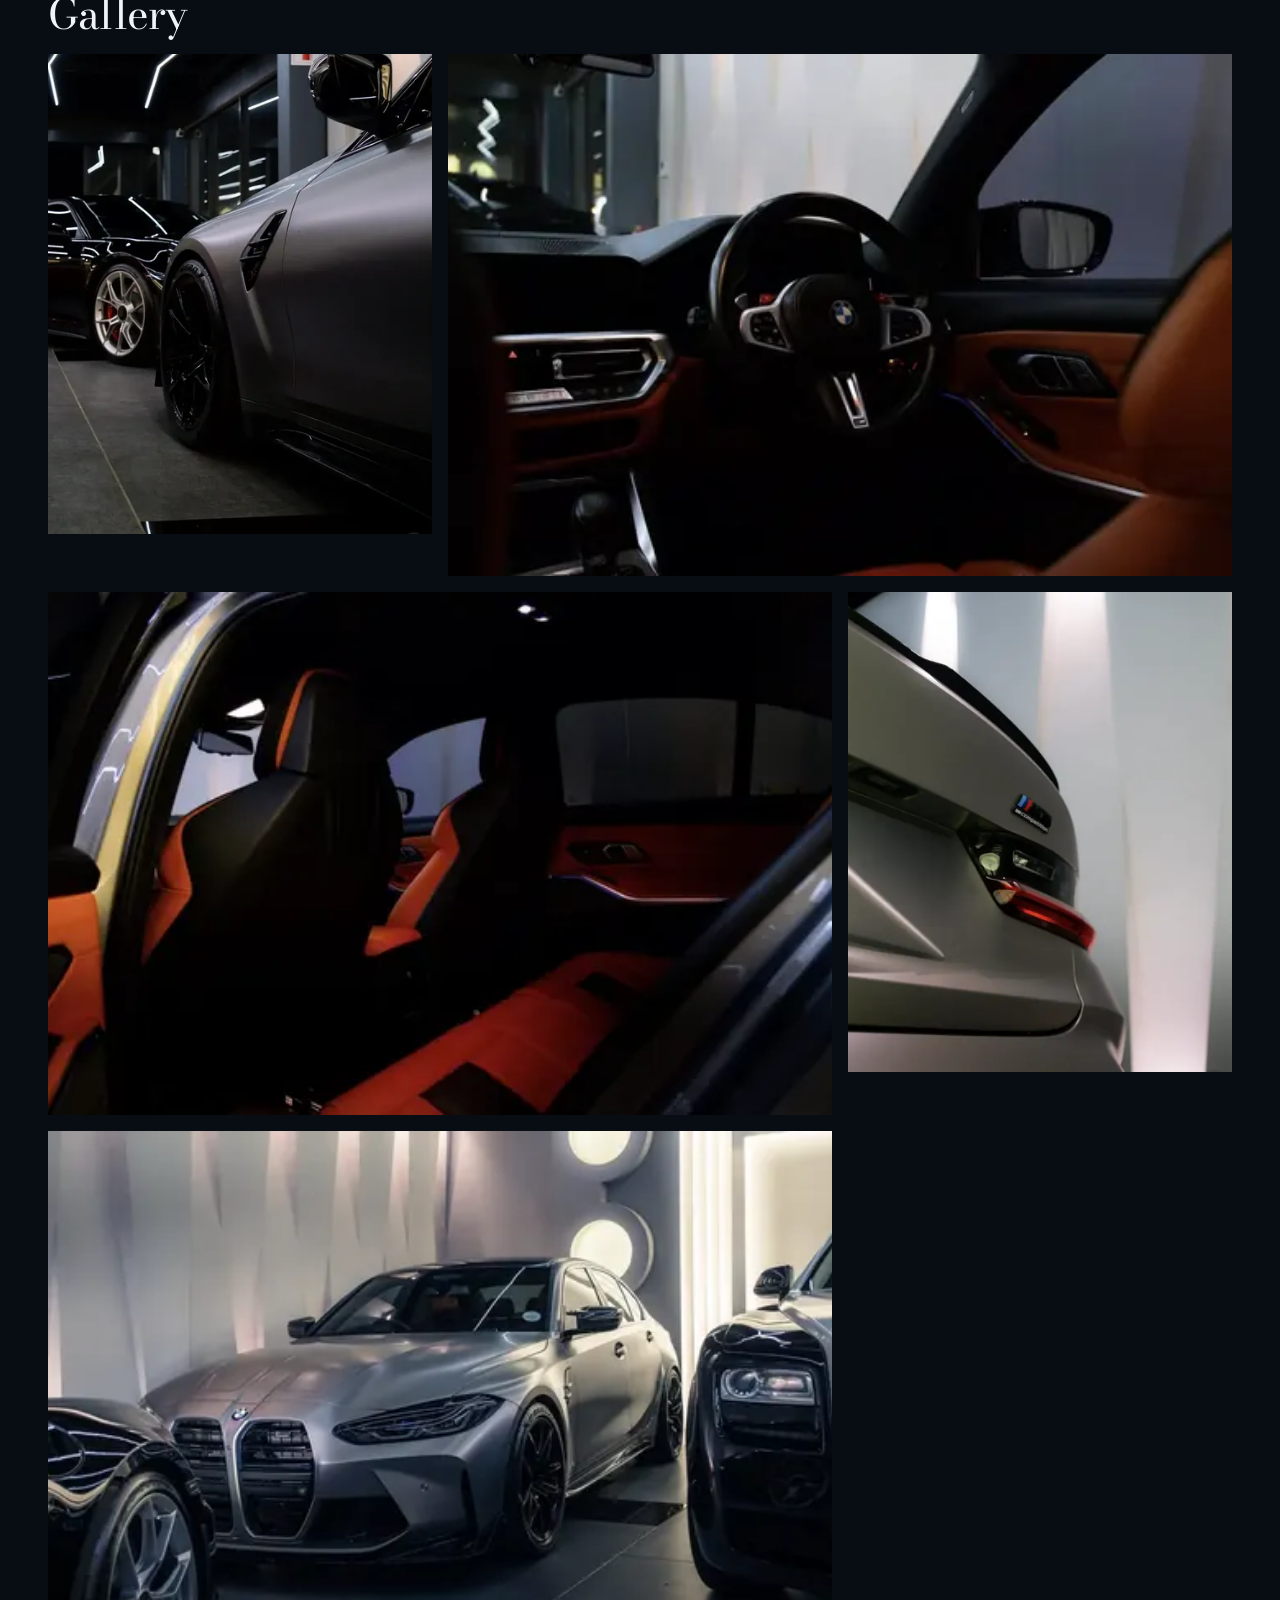
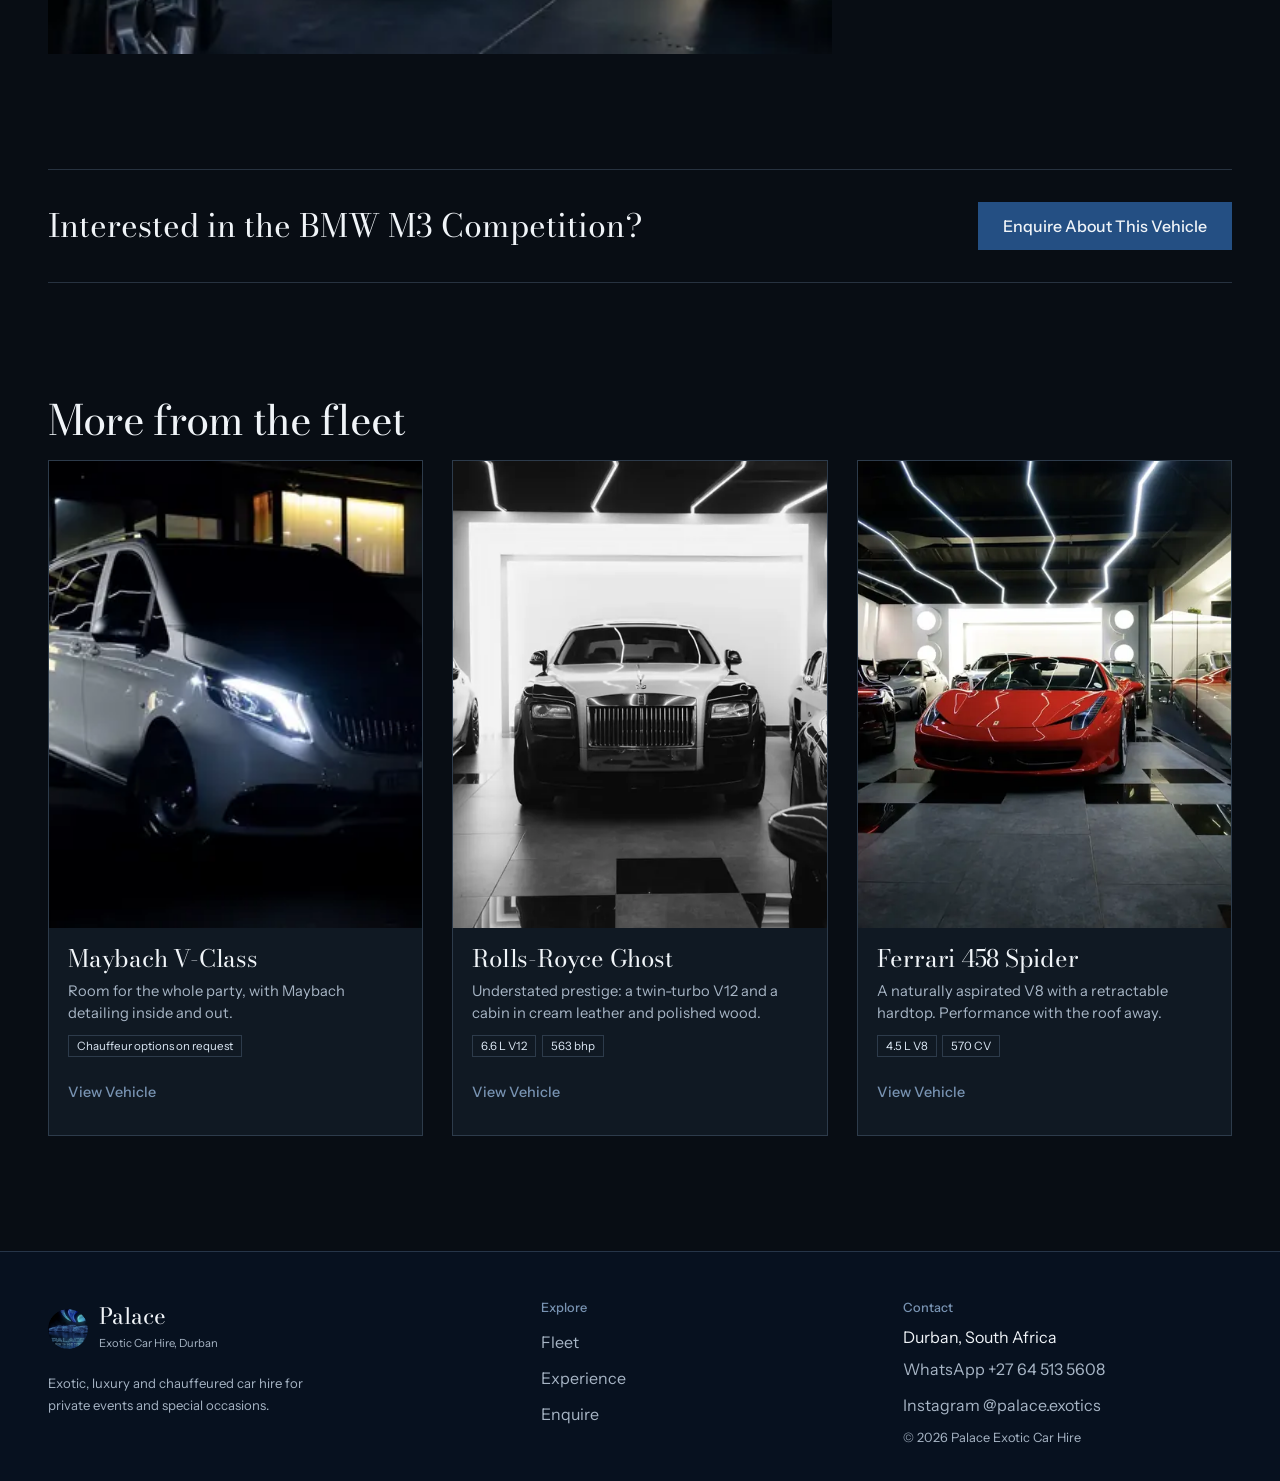
==== commit 5ca3cfdf: "Update fleet homepage and vehicle pages" ====
--- a/bmw-g80-m3-competition.html
+++ b/bmw-g80-m3-competition.html
@@ -51,7 +51,7 @@
   <div><a class="brand" href="index.html"><img src="assets/img/logo.webp" width="40" height="40" alt=""><span><b>Palace</b><small>Exotic Car Hire, Durban</small></span></a>
   <p class="fine" style="margin-top:1rem;max-width:30ch">Exotic, luxury and chauffeured car hire for private events and special occasions.</p></div>
   <nav aria-label="Footer"><h2>Explore</h2><ul><li><a href="index.html#fleet">Fleet</a></li><li><a href="index.html#experience">Experience</a></li><li><a href="index.html#enquire">Enquire</a></li></ul></nav>
-  <div><h2>Contact</h2><ul><li>Durban, South Africa</li><li><a class="wa" href="https://wa.me/27645135608" target="_blank" rel="noopener noreferrer">WhatsApp ++27 64 513 5608</a></li><li><a href="https://www.instagram.com/palace.exotics/" target="_blank" rel="noopener noreferrer">Instagram @palace.exotics</a></li></ul>
+  <div><h2>Contact</h2><ul><li>Durban, South Africa</li><li><a class="wa" href="https://wa.me/27645135608" target="_blank" rel="noopener noreferrer">WhatsApp +27 64 513 5608</a></li><li><a href="https://www.instagram.com/palace.exotics/" target="_blank" rel="noopener noreferrer">Instagram @palace.exotics</a></li></ul>
   <small>© <span id="yr">2026</span> Palace Exotic Car Hire</small></div>
 </div></footer>
 <script src="assets/js/site.js" defer></script>
